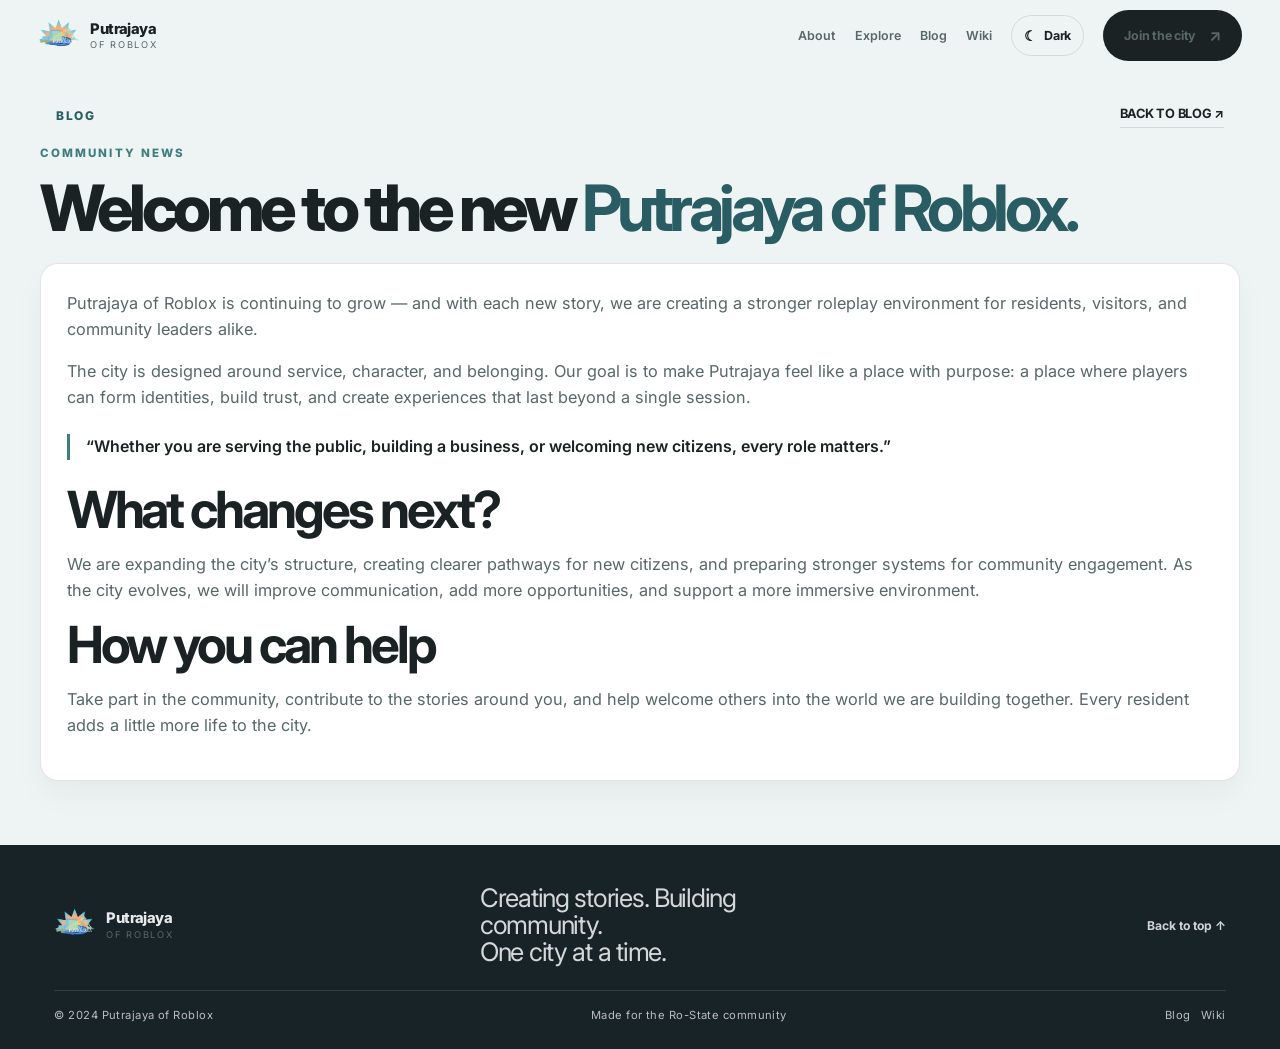
==== blog-post.html @ 929ac5bf "Add blog post for Putrajaya of Roblox This HTML file serves as a blog post for the Putrajaya of Robl" ====
<!doctype html>
<html lang="en">
<head>
  <meta charset="UTF-8" />
  <meta name="viewport" content="width=device-width, initial-scale=1.0" />
  <meta name="description" content="Putrajaya of Roblox blog post: welcome to the city and community updates." />
  <title>Welcome to Putrajaya | Blog</title>
  <link rel="preconnect" href="https://fonts.googleapis.com" />
  <link rel="preconnect" href="https://fonts.gstatic.com" crossorigin />
  <link href="https://fonts.googleapis.com/css2?family=Inter:wght@400;500;600;700;800&display=swap" rel="stylesheet" />
  <link rel="stylesheet" href="styles.css" />
</head>
<body>
  <header class="site-header" id="top">
    <a class="brand" href="index.html" aria-label="Putrajaya of Roblox home">
      <img src="assets/putrajaya-logo.png" alt="Putrajaya logo" />
      <span><strong>Putrajaya</strong><small>of Roblox</small></span>
    </a>
    <button class="menu-toggle" aria-label="Open menu" aria-expanded="false">☰</button>
    <nav class="nav-links" aria-label="Main navigation">
      <a href="index.html#about">About</a>
      <a href="index.html#experiences">Explore</a>
      <a href="blog.html">Blog</a>
      <a href="wiki.html">Wiki</a>
      <button class="theme-toggle" type="button" aria-label="Switch to dark mode" title="Toggle light/dark mode">
        <span class="theme-icon">☾</span>
        <span class="theme-label">Dark</span>
      </button>
      <a class="nav-cta" href="index.html#join">Join the city <span>↗</span></a>
    </nav>
  </header>

  <main class="article-shell">
    <div class="article-top">
      <span>Blog</span>
      <a href="blog.html" class="text-link">Back to blog <span>↗</span></a>
    </div>

    <header class="article-header">
      <p class="eyebrow">Community news</p>
      <h1>Welcome to the new <strong>Putrajaya of Roblox.</strong></h1>
    </header>

    <div class="article-copy">
      <p>
        Putrajaya of Roblox is continuing to grow — and with each new story, we are creating a stronger roleplay environment for residents, visitors, and community leaders alike.
      </p>

      <p>
        The city is designed around service, character, and belonging. Our goal is to make Putrajaya feel like a place with purpose: a place where players can form identities, build trust, and create experiences that last beyond a single session.
      </p>

      <div class="article-quote">
        “Whether you are serving the public, building a business, or welcoming new citizens, every role matters.”
      </div>

      <h2>What changes next?</h2>
      <p>We are expanding the city’s structure, creating clearer pathways for new citizens, and preparing stronger systems for community engagement. As the city evolves, we will improve communication, add more opportunities, and support a more immersive environment.</p>

      <h2>How you can help</h2>
      <p>Take part in the community, contribute to the stories around you, and help welcome others into the world we are building together. Every resident adds a little more life to the city.</p>
    </div>
  </main>

  <footer class="site-footer">
    <div class="footer-top">
      <a class="brand brand-light" href="index.html">
        <img src="assets/putrajaya-logo.png" alt="Putrajaya logo" />
        <span><strong>Putrajaya</strong><small>of Roblox</small></span>
      </a>
      <p>Creating stories. Building community.<br />One city at a time.</p>
      <a class="back-top" href="#top">Back to top ↑</a>
    </div>
    <div class="footer-bottom">
      <span>© 2024 Putrajaya of Roblox</span>
      <span>Made for the Ro-State community</span>
      <span><a href="blog.html">Blog</a> &nbsp; <a href="wiki.html">Wiki</a></span>
    </div>
  </footer>

  <script src="script.js"></script>
</body>
</html>
---- styles.css ----
body {
  --bg: #eef4f3;
  --bg-strong: #e3efe8;
  --panel: #f6f9f8;
  --surface: #ffffff;
  --surface-2: #eaf3f1;
  --ink: #1a2224;
  --muted: #586768;
  --line: rgba(24, 38, 41, 0.12);
  --green: #3f7e7e;
  --green-strong: #2a5c63;
  --blue: #2f7bb4;
  --teal: #5fc5c2;
  --gold: #dca66c;
  --shadow: 0 18px 40px rgba(10, 35, 37, 0.08);
  --radius: 18px;
  --max-width: 1200px;
  background: var(--bg);
  color: var(--ink);
  font-family: "Inter", Arial, sans-serif;
  line-height: 1.6;
  margin: 0;
  transition: background-color 0.25s ease, color 0.25s ease;
}

body.dark {
  --bg: #0f1719;
  --bg-strong: #101d20;
  --panel: #122124;
  --surface: #162a2d;
  --surface-2: #112327;
  --ink: #edf7f7;
  --muted: #a4b7b5;
  --line: rgba(255, 255, 255, 0.08);
  --green: #82d9d1;
  --green-strong: #b7f0ea;
  --blue: #82c4f0;
  --teal: #73d7d1;
  --gold: #ebc28b;
  --shadow: 0 18px 40px rgba(0, 0, 0, 0.28);
}

* { box-sizing: border-box; }
html { scroll-behavior: smooth; }
a { color: inherit; text-decoration: none; }
img { max-width: 100%; display: block; }
button { font: inherit; }

.site-header,
.section-pad,
.site-footer {
  padding-left: clamp(1.25rem, 3vw, 3rem);
  padding-right: clamp(1.25rem, 3vw, 3rem);
}

.site-header {
  position: sticky;
  top: 0;
  z-index: 20;
  display: flex;
  align-items: center;
  justify-content: space-between;
  min-height: 72px;
  background: rgba(238, 244, 243, 0.82);
  backdrop-filter: blur(16px);
  border-bottom: 1px solid transparent;
  transition: border-color 0.2s ease, background 0.2s ease;
}

body.dark .site-header {
  background: rgba(15, 23, 25, 0.8);
}

.brand {
  display: inline-flex;
  align-items: center;
  gap: 10px;
  min-width: 0;
}

.brand img {
  width: 42px;
  height: 42px;
  border-radius: 12px;
  object-fit: cover;
}

.brand strong,
.brand small {
  display: block;
  line-height: 1;
}

.brand strong {
  font-size: 0.92rem;
  letter-spacing: -0.04em;
  font-weight: 800;
}

.brand small {
  margin-top: 4px;
  font-size: 0.58rem;
  letter-spacing: 0.18em;
  text-transform: uppercase;
  color: var(--muted);
}

.nav-links {
  display: flex;
  align-items: center;
  gap: 1.2rem;
  font-size: 0.78rem;
  font-weight: 600;
}

.nav-links a {
  color: var(--muted);
}

.nav-links a:hover,
.text-link:hover,
.back-top:hover,
.nav-links .theme-toggle:hover {
  color: var(--green-strong);
}

.nav-cta,
.button {
  display: inline-flex;
  align-items: center;
  justify-content: center;
  padding: 12px 20px;
  border-radius: 999px;
  font-weight: 700;
  letter-spacing: -0.02em;
  border: 1px solid transparent;
  transition: transform 0.2s ease, background 0.2s ease, border-color 0.2s ease;
}

.nav-cta,
.button-primary {
  background: var(--ink);
  color: var(--bg);
}

.nav-cta:hover,
.button:hover {
  transform: translateY(-1px);
}

.nav-cta span,
.button span {
  margin-left: 0.8rem;
  font-size: 1rem;
}

.theme-toggle {
  display: inline-flex;
  align-items: center;
  gap: 7px;
  border: 1px solid var(--line);
  background: transparent;
  color: var(--ink);
  border-radius: 999px;
  padding: 8px 12px;
  cursor: pointer;
}

.theme-icon {
  font-size: 0.9rem;
}

.theme-label {
  font-weight: 700;
  letter-spacing: -0.02em;
}

.menu-toggle {
  display: none;
  background: transparent;
  color: var(--ink);
  border: 1px solid var(--line);
  border-radius: 12px;
  width: 42px;
  height: 42px;
  font-size: 1.2rem;
}

.section-pad {
  width: min(var(--max-width), calc(100% - 2rem));
  margin: 0 auto;
}

.hero {
  display: grid;
  grid-template-columns: 1.05fr 0.95fr;
  align-items: center;
  min-height: calc(100vh - 72px);
  gap: clamp(2rem, 4vw, 5rem);
  position: relative;
}

.eyebrow {
  color: var(--green);
  font-size: 0.72rem;
  letter-spacing: 0.18em;
  text-transform: uppercase;
  font-weight: 800;
  margin: 0 0 1rem;
}

.hero h1,
.hero h2,
.intro h2,
.section-heading h2,
.wiki-intro h2,
.join h2,
.page-header h1,
.article-header h1 {
  margin: 0;
  font-weight: 800;
  letter-spacing: -0.07em;
  line-height: 0.95;
}

.hero h1 {
  font-size: clamp(3.2rem, 7vw, 7rem);
}

.hero h1 strong,
.hero h2 strong,
.intro h2 strong,
.section-heading h2 strong,
.wiki-intro h2 strong,
.join h2 strong,
.article-header h1 strong {
  color: var(--green-strong);
}

.hero-lede {
  max-width: 520px;
  font-size: 1.05rem;
  color: var(--muted);
  margin: 1.5rem 0 2rem;
}

.hero-actions {
  display: flex;
  align-items: center;
  gap: 1.25rem;
  flex-wrap: wrap;
}

.button-primary {
  background: var(--ink);
  color: var(--bg);
}

.button-light {
  background: var(--surface);
  border: 1px solid var(--line);
  color: var(--ink);
}

.text-link {
  border-bottom: 1px solid var(--line);
  padding-bottom: 0.15rem;
  font-weight: 700;
  font-size: 0.8rem;
  letter-spacing: -0.02em;
  color: var(--ink);
}

.hero-visual {
  position: relative;
  height: clamp(350px, 42vw, 560px);
  display: grid;
  place-items: center;
  background: linear-gradient(140deg, rgba(93, 194, 203, 0.9), rgba(38, 118, 170, 0.95));
  border-radius: 32% 32% 16% 16% / 24% 24% 8% 8%;
  box-shadow: var(--shadow);
  overflow: hidden;
}

.hero-visual img {
  width: 72%;
  opacity: 0.95;
  filter: drop-shadow(0 20px 30px rgba(0, 0, 0, 0.15));
}

.visual-caption {
  position: absolute;
  left: 2rem;
  bottom: 1.5rem;
  color: rgba(255, 255, 255, 0.95);
  letter-spacing: 0.2em;
  font-weight: 700;
  font-size: 0.68rem;
}

.visual-caption small {
  letter-spacing: 0.12em;
  opacity: 0.8;
}

.scroll-note {
  position: absolute;
  left: 1.25rem;
  bottom: 1.75rem;
  display: inline-flex;
  align-items: center;
  gap: 0.85rem;
  font-size: 0.7rem;
  text-transform: uppercase;
  letter-spacing: 0.18em;
  color: var(--muted);
}

.intro,
.section-heading,
.footer-top,
.footer-bottom,
.page-header,
.article-top,
.article-body,
.wiki-layout,
.blog-layout {
  width: min(var(--max-width), calc(100% - 2rem));
  margin: 0 auto;
}

.intro {
  display: grid;
  grid-template-columns: 0.95fr 1.05fr;
  align-items: end;
  gap: clamp(2rem, 4vw, 5rem);
}

.intro h2 {
  font-size: clamp(2.4rem, 5vw, 4.5rem);
}

.intro-text {
  max-width: 540px;
  padding-bottom: 0.25rem;
}

.intro-text p,
.heading-note,
.article-copy p,
.article-body p,
.article-list li,
.page-intro,
.meta-link,
.post-card p,
.wiki-intro p,
.join p,
.footer-top p {
  color: var(--muted);
}

.values {
  display: grid;
  grid-template-columns: repeat(3, minmax(0, 1fr));
  gap: 2rem;
}

.values article {
  border-top: 1px solid var(--line);
  padding-top: 1.2rem;
}

.number {
  color: var(--green);
  font-size: 0.72rem;
  letter-spacing: 0.18em;
  font-weight: 800;
}

.values h3 {
  font-size: clamp(1.7rem, 3vw, 2.4rem);
  line-height: 1.06;
  letter-spacing: -0.06em;
  margin: 1.25rem 0 0.8rem;
}

.values p {
  margin: 0;
  color: var(--muted);
  max-width: 280px;
}

.experiences {
  background: var(--bg-strong);
}

.section-heading {
  display: flex;
  justify-content: space-between;
  align-items: end;
  gap: 1.5rem;
  margin-bottom: 2rem;
}

.section-heading h2,
.wiki-intro h2,
.join h2,
.page-header h1,
.article-header h1 {
  font-size: clamp(2.55rem, 5vw, 4.5rem);
}

.heading-note {
  max-width: 320px;
  margin: 0;
}

.experience-grid {
  display: grid;
  grid-template-columns: 1.4fr 1fr 1fr;
  gap: 1.1rem;
}

.experience-card {
  min-height: 260px;
  display: flex;
  flex-direction: column;
  justify-content: space-between;
  padding: 1.4rem;
  border-radius: var(--radius);
  box-shadow: var(--shadow);
  color: white;
  position: relative;
  overflow: hidden;
}

.experience-card::before {
  content: "";
  position: absolute;
  inset: 0;
  background: linear-gradient(transparent, rgba(0,0,0,0.18));
}

.experience-card > * {
  position: relative;
  z-index: 1;
}

.experience-card span,
.experience-card small {
  opacity: 0.9;
  font-size: 0.7rem;
  letter-spacing: 0.14em;
}

.experience-card strong {
  font-size: clamp(1.7rem, 2vw, 2.5rem);
  letter-spacing: -0.06em;
  line-height: 1;
}

.card-city { background: linear-gradient(135deg, #1f768a 0%, #204f9a 100%); }
.card-service { background: linear-gradient(135deg, #df9c67 0%, #2c7f7c 100%); }
.card-community { background: linear-gradient(135deg, #2e6c88 0%, #173d5c 100%); }

.updates {
  background: var(--surface-2);
}

.post-grid {
  display: grid;
  grid-template-columns: 1.5fr 1fr 1fr;
  gap: 1.4rem;
}

.post-card {
  background: var(--surface);
  border: 1px solid var(--line);
  border-radius: var(--radius);
  padding: 1rem 1rem 1.2rem;
  box-shadow: 0 10px 22px rgba(13, 27, 31, 0.04);
}

.post-feature {
  grid-row: span 2;
}

.post-image {
  height: 200px;
  border-radius: 14px;
  margin-bottom: 1rem;
  background-size: cover;
  background-position: center;
}

.post-feature .post-image { height: 280px; }
.image-one { background: linear-gradient(124deg, #5fa6ad, #e5af74); }
.image-two { background: linear-gradient(124deg, #dbc9a3, #80b5af); }
.image-three { background: linear-gradient(124deg, #6aacb5, #3b6588); }

.post-meta {
  color: var(--green-strong);
  font-size: 0.68rem;
  letter-spacing: 0.14em;
  text-transform: uppercase;
  font-weight: 800;
}

.post-meta span { margin: 0 0.42rem; }

.post-card h3 {
  font-size: clamp(1.5rem, 2.2vw, 2rem);
  line-height: 1.08;
  letter-spacing: -0.06em;
  margin: 0.8rem 0 0.7rem;
}

.post-card p {
  margin: 0 0 1rem;
}

.post-card a,
.wiki-list a,
.metadata a,
.article-list a {
  font-weight: 700;
}

.wiki {
  display: grid;
  grid-template-columns: 1fr 1fr;
  align-items: end;
  gap: 3rem;
  background: var(--ink);
  color: var(--surface);
}

.wiki .eyebrow { color: #88d9d2; }
.wiki-intro p,
.wiki-list a span,
.wiki-list a {
  color: rgba(255,255,255,0.8);
}

.wiki-list {
  display: grid;
  gap: 0.25rem;
  border-top: 1px solid rgba(255,255,255,0.12);
}

.wiki-list a {
  display: grid;
  grid-template-columns: 32px 1fr 18px;
  align-items: center;
  border-bottom: 1px solid rgba(255,255,255,0.12);
  padding: 1.2rem 0;
  font-size: 0.95rem;
}

.wiki-list a:hover {
  color: var(--green);
}

.join {
  display: grid;
  grid-template-columns: 0.9fr 1.1fr;
  align-items: end;
  gap: clamp(2rem,4vw,5rem);
  background: var(--surface-2);
}

.site-footer {
  background: #182327;
  color: rgba(255,255,255,0.9);
  padding-top: 2.5rem;
  padding-bottom: 1.5rem;
}

.footer-top,
.footer-bottom {
  width: min(var(--max-width), calc(100% - 2rem));
  margin: 0 auto;
}

.footer-top {
  display: flex;
  justify-content: space-between;
  align-items: center;
  gap: 1.5rem;
  border-bottom: 1px solid rgba(255,255,255,0.12);
  padding-bottom: 1.5rem;
}

.footer-top p {
  max-width: 360px;
  color: rgba(255,255,255,0.82);
  margin: 0;
  font-size: clamp(1.2rem, 2vw, 2rem);
  line-height: 1.05;
  letter-spacing: -0.05em;
}

.back-top {
  color: rgba(255,255,255,0.8);
  font-weight: 700;
  font-size: 0.76rem;
}

.footer-bottom {
  display: flex;
  justify-content: space-between;
  align-items: center;
  gap: 1rem;
  padding-top: 1rem;
  color: rgba(255,255,255,0.7);
  font-size: 0.7rem;
  letter-spacing: 0.04em;
}

.page-shell,
.article-shell {
  width: min(var(--max-width), calc(100% - 2rem));
  margin: 0 auto;
  padding-top: 3.25rem;
  padding-bottom: 4rem;
}

.page-header,
.article-header {
  padding-bottom: 1.5rem;
}

.page-header h1,
.article-header h1 {
  font-size: clamp(2.7rem, 5vw, 5.2rem);
}

.page-intro {
  max-width: 700px;
  color: var(--muted);
  margin-top: 1.2rem;
  font-size: 1.04rem;
}

.blog-layout,
.wiki-layout {
  display: grid;
  grid-template-columns: minmax(0, 1.2fr) minmax(260px, 0.8fr);
  gap: 2rem;
  align-items: start;
}

.card-stack {
  display: grid;
  gap: 1.2rem;
}

.feature-card,
.side-card,
.article-card,
.article-box {
  background: var(--surface);
  border: 1px solid var(--line);
  border-radius: var(--radius);
  box-shadow: 0 10px 28px rgba(17, 32, 38, 0.04);
}

.feature-card {
  padding: 1.5rem;
}

.feature-card .meta {
  display: flex;
  align-items: center;
  justify-content: space-between;
  gap: 1rem;
  color: var(--green-strong);
  font-size: 0.72rem;
  letter-spacing: 0.14em;
  font-weight: 800;
  text-transform: uppercase;
}

.feature-card h3,
.article-card h3,
.side-card h3 {
  margin: 1rem 0 0.8rem;
  font-size: clamp(1.8rem, 2.8vw, 2.8rem);
  line-height: 1.04;
  letter-spacing: -0.06em;
}

.feature-card p,
.side-card p,
.article-card p,
.article-list li,
.article-copy p {
  color: var(--muted);
  margin: 0 0 1rem;
}

.feature-card .thumb {
  height: 220px;
  border-radius: 16px;
  margin: 1.2rem 0 1.3rem;
  background: linear-gradient(135deg, #5fa6ad, #e5af74);
}

.side-card,
.article-box {
  padding: 1.25rem;
}

.side-card + .side-card,
.article-box + .article-box {
  margin-top: 1rem;
}

.side-card h3,
.article-box h3 {
  font-size: 1.2rem;
  letter-spacing: -0.04em;
}

.article-list {
  list-style: none;
  margin: 0;
  padding: 0;
  display: grid;
  gap: 0.7rem;
}

.article-list li {
  border-top: 1px solid var(--line);
  padding-top: 0.7rem;
}

.article-card {
  padding: 1.35rem;
}

.article-card h3 {
  margin-top: 0.5rem;
}

.article-shell {
  padding-top: 2rem;
}

.article-top {
  display: flex;
  align-items: center;
  justify-content: space-between;
  gap: 1rem;
  margin-bottom: 1rem;
  color: var(--green-strong);
  font-size: 0.75rem;
  letter-spacing: 0.14em;
  text-transform: uppercase;
  font-weight: 800;
}

.article-copy {
  background: var(--surface);
  border: 1px solid var(--line);
  border-radius: var(--radius);
  padding: clamp(1rem, 2vw, 2rem);
  box-shadow: 0 15px 30px rgba(17, 32, 38, 0.04);
}

.article-copy h2 {
  margin: 0 0 1rem;
  font-size: clamp(2rem, 4vw, 3.3rem);
  letter-spacing: -0.06em;
  line-height: 1;
}

.article-copy p {
  font-size: 1.02rem;
}

.article-quote {
  border-left: 3px solid var(--green);
  padding-left: 1rem;
  color: var(--ink);
  font-weight: 600;
  margin: 1.5rem 0;
}

@media (max-width: 900px) {
  .hero,
  .intro,
  .join,
  .wiki,
  .blog-layout,
  .wiki-layout {
    grid-template-columns: 1fr;
  }

  .experience-grid,
  .post-grid {
    grid-template-columns: 1fr;
  }

  .section-heading,
  .footer-top,
  .footer-bottom,
  .article-top {
    display: block;
  }

  .footer-bottom span {
    display: block;
    margin-bottom: 0.5rem;
  }
}

@media (max-width: 760px) {
  .nav-links {
    position: absolute;
    top: 72px;
    left: 1rem;
    right: 1rem;
    display: none;
    flex-direction: column;
    align-items: stretch;
    background: var(--surface);
    border: 1px solid var(--line);
    border-radius: 18px;
    padding: 1rem;
    box-shadow: var(--shadow);
  }

  .nav-links.open {
    display: flex;
  }

  .menu-toggle {
    display: inline-flex;
    align-items: center;
    justify-content: center;
  }

  .theme-toggle {
    justify-content: center;
  }

  .hero {
    min-height: auto;
    padding-top: 2rem;
  }

  .scroll-note {
    display: none;
  }

  .values {
    grid-template-columns: 1fr;
  }
}
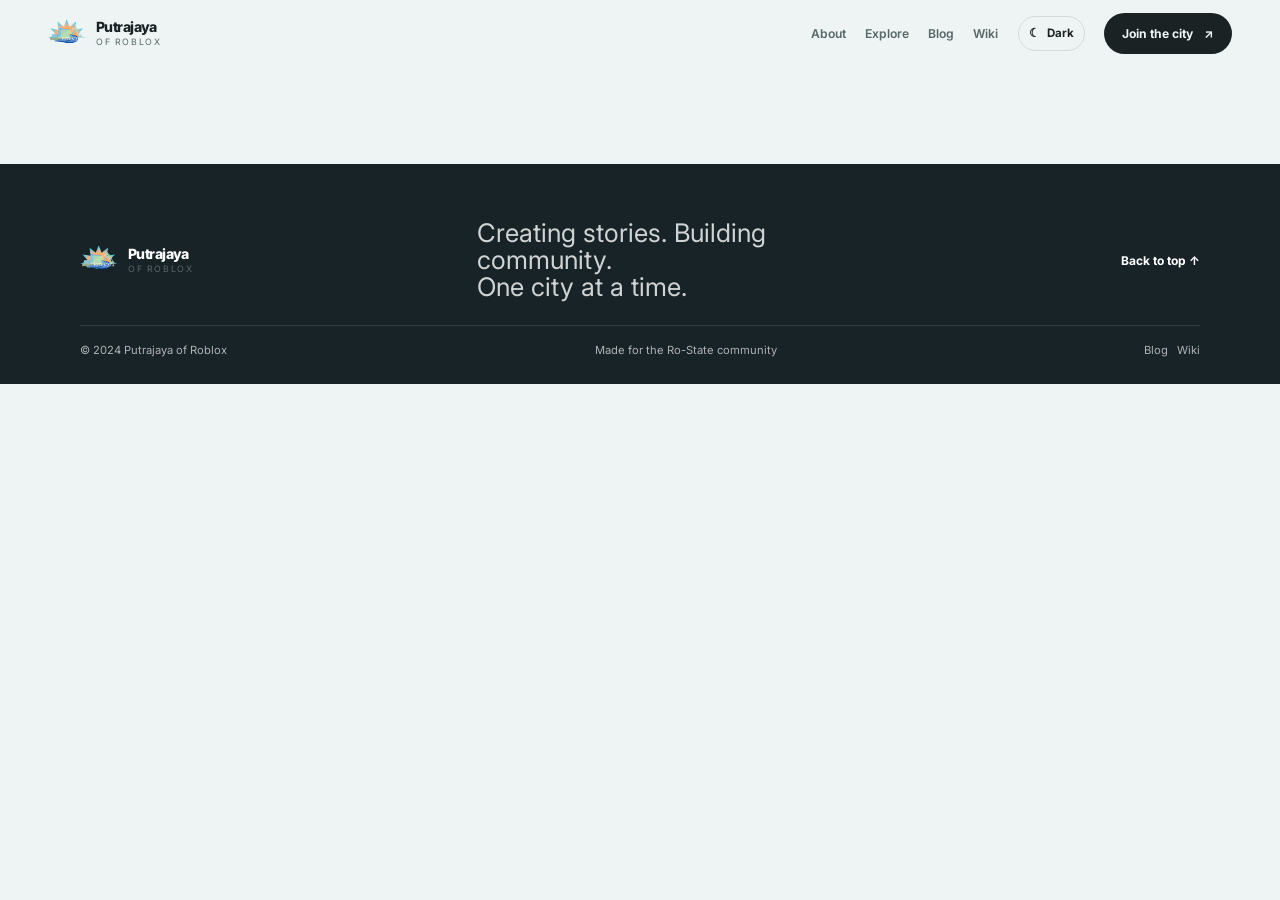
==== commit 28cdc30d: "Implement working blog/wiki content rendering, sorting, search, category filtering, author display, " ====
--- a/blog-post.html
+++ b/blog-post.html
@@ -3,14 +3,14 @@
 <head>
   <meta charset="UTF-8" />
   <meta name="viewport" content="width=device-width, initial-scale=1.0" />
-  <meta name="description" content="Putrajaya of Roblox blog post: welcome to the city and community updates." />
-  <title>Welcome to Putrajaya | Blog</title>
+  <meta name="description" content="Putrajaya of Roblox blog post." />
+  <title>Blog Post | Putrajaya of Roblox</title>
   <link rel="preconnect" href="https://fonts.googleapis.com" />
   <link rel="preconnect" href="https://fonts.gstatic.com" crossorigin />
   <link href="https://fonts.googleapis.com/css2?family=Inter:wght@400;500;600;700;800&display=swap" rel="stylesheet" />
   <link rel="stylesheet" href="styles.css" />
 </head>
-<body>
+<body data-article-page="blog">
   <header class="site-header" id="top">
     <a class="brand" href="index.html" aria-label="Putrajaya of Roblox home">
       <img src="assets/putrajaya-logo.png" alt="Putrajaya logo" />
@@ -30,37 +30,7 @@
     </nav>
   </header>
 
-  <main class="article-shell">
-    <div class="article-top">
-      <span>Blog</span>
-      <a href="blog.html" class="text-link">Back to blog <span>↗</span></a>
-    </div>
-
-    <header class="article-header">
-      <p class="eyebrow">Community news</p>
-      <h1>Welcome to the new <strong>Putrajaya of Roblox.</strong></h1>
-    </header>
-
-    <div class="article-copy">
-      <p>
-        Putrajaya of Roblox is continuing to grow — and with each new story, we are creating a stronger roleplay environment for residents, visitors, and community leaders alike.
-      </p>
-
-      <p>
-        The city is designed around service, character, and belonging. Our goal is to make Putrajaya feel like a place with purpose: a place where players can form identities, build trust, and create experiences that last beyond a single session.
-      </p>
-
-      <div class="article-quote">
-        “Whether you are serving the public, building a business, or welcoming new citizens, every role matters.”
-      </div>
-
-      <h2>What changes next?</h2>
-      <p>We are expanding the city’s structure, creating clearer pathways for new citizens, and preparing stronger systems for community engagement. As the city evolves, we will improve communication, add more opportunities, and support a more immersive environment.</p>
-
-      <h2>How you can help</h2>
-      <p>Take part in the community, contribute to the stories around you, and help welcome others into the world we are building together. Every resident adds a little more life to the city.</p>
-    </div>
-  </main>
+  <main class="article-shell" id="article-root"></main>
 
   <footer class="site-footer">
     <div class="footer-top">
--- a/styles.css
+++ b/styles.css
@@ -1,860 +1 @@
-body {
-  --bg: #eef4f3;
-  --bg-strong: #e3efe8;
-  --panel: #f6f9f8;
-  --surface: #ffffff;
-  --surface-2: #eaf3f1;
-  --ink: #1a2224;
-  --muted: #586768;
-  --line: rgba(24, 38, 41, 0.12);
-  --green: #3f7e7e;
-  --green-strong: #2a5c63;
-  --blue: #2f7bb4;
-  --teal: #5fc5c2;
-  --gold: #dca66c;
-  --shadow: 0 18px 40px rgba(10, 35, 37, 0.08);
-  --radius: 18px;
-  --max-width: 1200px;
-  background: var(--bg);
-  color: var(--ink);
-  font-family: "Inter", Arial, sans-serif;
-  line-height: 1.6;
-  margin: 0;
-  transition: background-color 0.25s ease, color 0.25s ease;
-}
-
-body.dark {
-  --bg: #0f1719;
-  --bg-strong: #101d20;
-  --panel: #122124;
-  --surface: #162a2d;
-  --surface-2: #112327;
-  --ink: #edf7f7;
-  --muted: #a4b7b5;
-  --line: rgba(255, 255, 255, 0.08);
-  --green: #82d9d1;
-  --green-strong: #b7f0ea;
-  --blue: #82c4f0;
-  --teal: #73d7d1;
-  --gold: #ebc28b;
-  --shadow: 0 18px 40px rgba(0, 0, 0, 0.28);
-}
-
-* { box-sizing: border-box; }
-html { scroll-behavior: smooth; }
-a { color: inherit; text-decoration: none; }
-img { max-width: 100%; display: block; }
-button { font: inherit; }
-
-.site-header,
-.section-pad,
-.site-footer {
-  padding-left: clamp(1.25rem, 3vw, 3rem);
-  padding-right: clamp(1.25rem, 3vw, 3rem);
-}
-
-.site-header {
-  position: sticky;
-  top: 0;
-  z-index: 20;
-  display: flex;
-  align-items: center;
-  justify-content: space-between;
-  min-height: 72px;
-  background: rgba(238, 244, 243, 0.82);
-  backdrop-filter: blur(16px);
-  border-bottom: 1px solid transparent;
-  transition: border-color 0.2s ease, background 0.2s ease;
-}
-
-body.dark .site-header {
-  background: rgba(15, 23, 25, 0.8);
-}
-
-.brand {
-  display: inline-flex;
-  align-items: center;
-  gap: 10px;
-  min-width: 0;
-}
-
-.brand img {
-  width: 42px;
-  height: 42px;
-  border-radius: 12px;
-  object-fit: cover;
-}
-
-.brand strong,
-.brand small {
-  display: block;
-  line-height: 1;
-}
-
-.brand strong {
-  font-size: 0.92rem;
-  letter-spacing: -0.04em;
-  font-weight: 800;
-}
-
-.brand small {
-  margin-top: 4px;
-  font-size: 0.58rem;
-  letter-spacing: 0.18em;
-  text-transform: uppercase;
-  color: var(--muted);
-}
-
-.nav-links {
-  display: flex;
-  align-items: center;
-  gap: 1.2rem;
-  font-size: 0.78rem;
-  font-weight: 600;
-}
-
-.nav-links a {
-  color: var(--muted);
-}
-
-.nav-links a:hover,
-.text-link:hover,
-.back-top:hover,
-.nav-links .theme-toggle:hover {
-  color: var(--green-strong);
-}
-
-.nav-cta,
-.button {
-  display: inline-flex;
-  align-items: center;
-  justify-content: center;
-  padding: 12px 20px;
-  border-radius: 999px;
-  font-weight: 700;
-  letter-spacing: -0.02em;
-  border: 1px solid transparent;
-  transition: transform 0.2s ease, background 0.2s ease, border-color 0.2s ease;
-}
-
-.nav-cta,
-.button-primary {
-  background: var(--ink);
-  color: var(--bg);
-}
-
-.nav-cta:hover,
-.button:hover {
-  transform: translateY(-1px);
-}
-
-.nav-cta span,
-.button span {
-  margin-left: 0.8rem;
-  font-size: 1rem;
-}
-
-.theme-toggle {
-  display: inline-flex;
-  align-items: center;
-  gap: 7px;
-  border: 1px solid var(--line);
-  background: transparent;
-  color: var(--ink);
-  border-radius: 999px;
-  padding: 8px 12px;
-  cursor: pointer;
-}
-
-.theme-icon {
-  font-size: 0.9rem;
-}
-
-.theme-label {
-  font-weight: 700;
-  letter-spacing: -0.02em;
-}
-
-.menu-toggle {
-  display: none;
-  background: transparent;
-  color: var(--ink);
-  border: 1px solid var(--line);
-  border-radius: 12px;
-  width: 42px;
-  height: 42px;
-  font-size: 1.2rem;
-}
-
-.section-pad {
-  width: min(var(--max-width), calc(100% - 2rem));
-  margin: 0 auto;
-}
-
-.hero {
-  display: grid;
-  grid-template-columns: 1.05fr 0.95fr;
-  align-items: center;
-  min-height: calc(100vh - 72px);
-  gap: clamp(2rem, 4vw, 5rem);
-  position: relative;
-}
-
-.eyebrow {
-  color: var(--green);
-  font-size: 0.72rem;
-  letter-spacing: 0.18em;
-  text-transform: uppercase;
-  font-weight: 800;
-  margin: 0 0 1rem;
-}
-
-.hero h1,
-.hero h2,
-.intro h2,
-.section-heading h2,
-.wiki-intro h2,
-.join h2,
-.page-header h1,
-.article-header h1 {
-  margin: 0;
-  font-weight: 800;
-  letter-spacing: -0.07em;
-  line-height: 0.95;
-}
-
-.hero h1 {
-  font-size: clamp(3.2rem, 7vw, 7rem);
-}
-
-.hero h1 strong,
-.hero h2 strong,
-.intro h2 strong,
-.section-heading h2 strong,
-.wiki-intro h2 strong,
-.join h2 strong,
-.article-header h1 strong {
-  color: var(--green-strong);
-}
-
-.hero-lede {
-  max-width: 520px;
-  font-size: 1.05rem;
-  color: var(--muted);
-  margin: 1.5rem 0 2rem;
-}
-
-.hero-actions {
-  display: flex;
-  align-items: center;
-  gap: 1.25rem;
-  flex-wrap: wrap;
-}
-
-.button-primary {
-  background: var(--ink);
-  color: var(--bg);
-}
-
-.button-light {
-  background: var(--surface);
-  border: 1px solid var(--line);
-  color: var(--ink);
-}
-
-.text-link {
-  border-bottom: 1px solid var(--line);
-  padding-bottom: 0.15rem;
-  font-weight: 700;
-  font-size: 0.8rem;
-  letter-spacing: -0.02em;
-  color: var(--ink);
-}
-
-.hero-visual {
-  position: relative;
-  height: clamp(350px, 42vw, 560px);
-  display: grid;
-  place-items: center;
-  background: linear-gradient(140deg, rgba(93, 194, 203, 0.9), rgba(38, 118, 170, 0.95));
-  border-radius: 32% 32% 16% 16% / 24% 24% 8% 8%;
-  box-shadow: var(--shadow);
-  overflow: hidden;
-}
-
-.hero-visual img {
-  width: 72%;
-  opacity: 0.95;
-  filter: drop-shadow(0 20px 30px rgba(0, 0, 0, 0.15));
-}
-
-.visual-caption {
-  position: absolute;
-  left: 2rem;
-  bottom: 1.5rem;
-  color: rgba(255, 255, 255, 0.95);
-  letter-spacing: 0.2em;
-  font-weight: 700;
-  font-size: 0.68rem;
-}
-
-.visual-caption small {
-  letter-spacing: 0.12em;
-  opacity: 0.8;
-}
-
-.scroll-note {
-  position: absolute;
-  left: 1.25rem;
-  bottom: 1.75rem;
-  display: inline-flex;
-  align-items: center;
-  gap: 0.85rem;
-  font-size: 0.7rem;
-  text-transform: uppercase;
-  letter-spacing: 0.18em;
-  color: var(--muted);
-}
-
-.intro,
-.section-heading,
-.footer-top,
-.footer-bottom,
-.page-header,
-.article-top,
-.article-body,
-.wiki-layout,
-.blog-layout {
-  width: min(var(--max-width), calc(100% - 2rem));
-  margin: 0 auto;
-}
-
-.intro {
-  display: grid;
-  grid-template-columns: 0.95fr 1.05fr;
-  align-items: end;
-  gap: clamp(2rem, 4vw, 5rem);
-}
-
-.intro h2 {
-  font-size: clamp(2.4rem, 5vw, 4.5rem);
-}
-
-.intro-text {
-  max-width: 540px;
-  padding-bottom: 0.25rem;
-}
-
-.intro-text p,
-.heading-note,
-.article-copy p,
-.article-body p,
-.article-list li,
-.page-intro,
-.meta-link,
-.post-card p,
-.wiki-intro p,
-.join p,
-.footer-top p {
-  color: var(--muted);
-}
-
-.values {
-  display: grid;
-  grid-template-columns: repeat(3, minmax(0, 1fr));
-  gap: 2rem;
-}
-
-.values article {
-  border-top: 1px solid var(--line);
-  padding-top: 1.2rem;
-}
-
-.number {
-  color: var(--green);
-  font-size: 0.72rem;
-  letter-spacing: 0.18em;
-  font-weight: 800;
-}
-
-.values h3 {
-  font-size: clamp(1.7rem, 3vw, 2.4rem);
-  line-height: 1.06;
-  letter-spacing: -0.06em;
-  margin: 1.25rem 0 0.8rem;
-}
-
-.values p {
-  margin: 0;
-  color: var(--muted);
-  max-width: 280px;
-}
-
-.experiences {
-  background: var(--bg-strong);
-}
-
-.section-heading {
-  display: flex;
-  justify-content: space-between;
-  align-items: end;
-  gap: 1.5rem;
-  margin-bottom: 2rem;
-}
-
-.section-heading h2,
-.wiki-intro h2,
-.join h2,
-.page-header h1,
-.article-header h1 {
-  font-size: clamp(2.55rem, 5vw, 4.5rem);
-}
-
-.heading-note {
-  max-width: 320px;
-  margin: 0;
-}
-
-.experience-grid {
-  display: grid;
-  grid-template-columns: 1.4fr 1fr 1fr;
-  gap: 1.1rem;
-}
-
-.experience-card {
-  min-height: 260px;
-  display: flex;
-  flex-direction: column;
-  justify-content: space-between;
-  padding: 1.4rem;
-  border-radius: var(--radius);
-  box-shadow: var(--shadow);
-  color: white;
-  position: relative;
-  overflow: hidden;
-}
-
-.experience-card::before {
-  content: "";
-  position: absolute;
-  inset: 0;
-  background: linear-gradient(transparent, rgba(0,0,0,0.18));
-}
-
-.experience-card > * {
-  position: relative;
-  z-index: 1;
-}
-
-.experience-card span,
-.experience-card small {
-  opacity: 0.9;
-  font-size: 0.7rem;
-  letter-spacing: 0.14em;
-}
-
-.experience-card strong {
-  font-size: clamp(1.7rem, 2vw, 2.5rem);
-  letter-spacing: -0.06em;
-  line-height: 1;
-}
-
-.card-city { background: linear-gradient(135deg, #1f768a 0%, #204f9a 100%); }
-.card-service { background: linear-gradient(135deg, #df9c67 0%, #2c7f7c 100%); }
-.card-community { background: linear-gradient(135deg, #2e6c88 0%, #173d5c 100%); }
-
-.updates {
-  background: var(--surface-2);
-}
-
-.post-grid {
-  display: grid;
-  grid-template-columns: 1.5fr 1fr 1fr;
-  gap: 1.4rem;
-}
-
-.post-card {
-  background: var(--surface);
-  border: 1px solid var(--line);
-  border-radius: var(--radius);
-  padding: 1rem 1rem 1.2rem;
-  box-shadow: 0 10px 22px rgba(13, 27, 31, 0.04);
-}
-
-.post-feature {
-  grid-row: span 2;
-}
-
-.post-image {
-  height: 200px;
-  border-radius: 14px;
-  margin-bottom: 1rem;
-  background-size: cover;
-  background-position: center;
-}
-
-.post-feature .post-image { height: 280px; }
-.image-one { background: linear-gradient(124deg, #5fa6ad, #e5af74); }
-.image-two { background: linear-gradient(124deg, #dbc9a3, #80b5af); }
-.image-three { background: linear-gradient(124deg, #6aacb5, #3b6588); }
-
-.post-meta {
-  color: var(--green-strong);
-  font-size: 0.68rem;
-  letter-spacing: 0.14em;
-  text-transform: uppercase;
-  font-weight: 800;
-}
-
-.post-meta span { margin: 0 0.42rem; }
-
-.post-card h3 {
-  font-size: clamp(1.5rem, 2.2vw, 2rem);
-  line-height: 1.08;
-  letter-spacing: -0.06em;
-  margin: 0.8rem 0 0.7rem;
-}
-
-.post-card p {
-  margin: 0 0 1rem;
-}
-
-.post-card a,
-.wiki-list a,
-.metadata a,
-.article-list a {
-  font-weight: 700;
-}
-
-.wiki {
-  display: grid;
-  grid-template-columns: 1fr 1fr;
-  align-items: end;
-  gap: 3rem;
-  background: var(--ink);
-  color: var(--surface);
-}
-
-.wiki .eyebrow { color: #88d9d2; }
-.wiki-intro p,
-.wiki-list a span,
-.wiki-list a {
-  color: rgba(255,255,255,0.8);
-}
-
-.wiki-list {
-  display: grid;
-  gap: 0.25rem;
-  border-top: 1px solid rgba(255,255,255,0.12);
-}
-
-.wiki-list a {
-  display: grid;
-  grid-template-columns: 32px 1fr 18px;
-  align-items: center;
-  border-bottom: 1px solid rgba(255,255,255,0.12);
-  padding: 1.2rem 0;
-  font-size: 0.95rem;
-}
-
-.wiki-list a:hover {
-  color: var(--green);
-}
-
-.join {
-  display: grid;
-  grid-template-columns: 0.9fr 1.1fr;
-  align-items: end;
-  gap: clamp(2rem,4vw,5rem);
-  background: var(--surface-2);
-}
-
-.site-footer {
-  background: #182327;
-  color: rgba(255,255,255,0.9);
-  padding-top: 2.5rem;
-  padding-bottom: 1.5rem;
-}
-
-.footer-top,
-.footer-bottom {
-  width: min(var(--max-width), calc(100% - 2rem));
-  margin: 0 auto;
-}
-
-.footer-top {
-  display: flex;
-  justify-content: space-between;
-  align-items: center;
-  gap: 1.5rem;
-  border-bottom: 1px solid rgba(255,255,255,0.12);
-  padding-bottom: 1.5rem;
-}
-
-.footer-top p {
-  max-width: 360px;
-  color: rgba(255,255,255,0.82);
-  margin: 0;
-  font-size: clamp(1.2rem, 2vw, 2rem);
-  line-height: 1.05;
-  letter-spacing: -0.05em;
-}
-
-.back-top {
-  color: rgba(255,255,255,0.8);
-  font-weight: 700;
-  font-size: 0.76rem;
-}
-
-.footer-bottom {
-  display: flex;
-  justify-content: space-between;
-  align-items: center;
-  gap: 1rem;
-  padding-top: 1rem;
-  color: rgba(255,255,255,0.7);
-  font-size: 0.7rem;
-  letter-spacing: 0.04em;
-}
-
-.page-shell,
-.article-shell {
-  width: min(var(--max-width), calc(100% - 2rem));
-  margin: 0 auto;
-  padding-top: 3.25rem;
-  padding-bottom: 4rem;
-}
-
-.page-header,
-.article-header {
-  padding-bottom: 1.5rem;
-}
-
-.page-header h1,
-.article-header h1 {
-  font-size: clamp(2.7rem, 5vw, 5.2rem);
-}
-
-.page-intro {
-  max-width: 700px;
-  color: var(--muted);
-  margin-top: 1.2rem;
-  font-size: 1.04rem;
-}
-
-.blog-layout,
-.wiki-layout {
-  display: grid;
-  grid-template-columns: minmax(0, 1.2fr) minmax(260px, 0.8fr);
-  gap: 2rem;
-  align-items: start;
-}
-
-.card-stack {
-  display: grid;
-  gap: 1.2rem;
-}
-
-.feature-card,
-.side-card,
-.article-card,
-.article-box {
-  background: var(--surface);
-  border: 1px solid var(--line);
-  border-radius: var(--radius);
-  box-shadow: 0 10px 28px rgba(17, 32, 38, 0.04);
-}
-
-.feature-card {
-  padding: 1.5rem;
-}
-
-.feature-card .meta {
-  display: flex;
-  align-items: center;
-  justify-content: space-between;
-  gap: 1rem;
-  color: var(--green-strong);
-  font-size: 0.72rem;
-  letter-spacing: 0.14em;
-  font-weight: 800;
-  text-transform: uppercase;
-}
-
-.feature-card h3,
-.article-card h3,
-.side-card h3 {
-  margin: 1rem 0 0.8rem;
-  font-size: clamp(1.8rem, 2.8vw, 2.8rem);
-  line-height: 1.04;
-  letter-spacing: -0.06em;
-}
-
-.feature-card p,
-.side-card p,
-.article-card p,
-.article-list li,
-.article-copy p {
-  color: var(--muted);
-  margin: 0 0 1rem;
-}
-
-.feature-card .thumb {
-  height: 220px;
-  border-radius: 16px;
-  margin: 1.2rem 0 1.3rem;
-  background: linear-gradient(135deg, #5fa6ad, #e5af74);
-}
-
-.side-card,
-.article-box {
-  padding: 1.25rem;
-}
-
-.side-card + .side-card,
-.article-box + .article-box {
-  margin-top: 1rem;
-}
-
-.side-card h3,
-.article-box h3 {
-  font-size: 1.2rem;
-  letter-spacing: -0.04em;
-}
-
-.article-list {
-  list-style: none;
-  margin: 0;
-  padding: 0;
-  display: grid;
-  gap: 0.7rem;
-}
-
-.article-list li {
-  border-top: 1px solid var(--line);
-  padding-top: 0.7rem;
-}
-
-.article-card {
-  padding: 1.35rem;
-}
-
-.article-card h3 {
-  margin-top: 0.5rem;
-}
-
-.article-shell {
-  padding-top: 2rem;
-}
-
-.article-top {
-  display: flex;
-  align-items: center;
-  justify-content: space-between;
-  gap: 1rem;
-  margin-bottom: 1rem;
-  color: var(--green-strong);
-  font-size: 0.75rem;
-  letter-spacing: 0.14em;
-  text-transform: uppercase;
-  font-weight: 800;
-}
-
-.article-copy {
-  background: var(--surface);
-  border: 1px solid var(--line);
-  border-radius: var(--radius);
-  padding: clamp(1rem, 2vw, 2rem);
-  box-shadow: 0 15px 30px rgba(17, 32, 38, 0.04);
-}
-
-.article-copy h2 {
-  margin: 0 0 1rem;
-  font-size: clamp(2rem, 4vw, 3.3rem);
-  letter-spacing: -0.06em;
-  line-height: 1;
-}
-
-.article-copy p {
-  font-size: 1.02rem;
-}
-
-.article-quote {
-  border-left: 3px solid var(--green);
-  padding-left: 1rem;
-  color: var(--ink);
-  font-weight: 600;
-  margin: 1.5rem 0;
-}
-
-@media (max-width: 900px) {
-  .hero,
-  .intro,
-  .join,
-  .wiki,
-  .blog-layout,
-  .wiki-layout {
-    grid-template-columns: 1fr;
-  }
-
-  .experience-grid,
-  .post-grid {
-    grid-template-columns: 1fr;
-  }
-
-  .section-heading,
-  .footer-top,
-  .footer-bottom,
-  .article-top {
-    display: block;
-  }
-
-  .footer-bottom span {
-    display: block;
-    margin-bottom: 0.5rem;
-  }
-}
-
-@media (max-width: 760px) {
-  .nav-links {
-    position: absolute;
-    top: 72px;
-    left: 1rem;
-    right: 1rem;
-    display: none;
-    flex-direction: column;
-    align-items: stretch;
-    background: var(--surface);
-    border: 1px solid var(--line);
-    border-radius: 18px;
-    padding: 1rem;
-    box-shadow: var(--shadow);
-  }
-
-  .nav-links.open {
-    display: flex;
-  }
-
-  .menu-toggle {
-    display: inline-flex;
-    align-items: center;
-    justify-content: center;
-  }
-
-  .theme-toggle {
-    justify-content: center;
-  }
-
-  .hero {
-    min-height: auto;
-    padding-top: 2rem;
-  }
-
-  .scroll-note {
-    display: none;
-  }
-
-  .values {
-    grid-template-columns: 1fr;
-  }
-}
+*{box-sizing:border-box}html{scroll-behavior:smooth}body{--bg:#eef4f3;--bg2:#e3efe8;--surface:#fff;--surface2:#eaf3f1;--ink:#1a2224;--muted:#586768;--line:rgba(24,38,41,.12);--green:#3f7e7e;--green2:#2a5c63;--shadow:0 18px 40px rgba(10,35,37,.08);margin:0;background:var(--bg);color:var(--ink);font:15px/1.6 Inter,Arial,sans-serif;transition:background .25s,color .25s}body.dark{--bg:#0f1719;--bg2:#101d20;--surface:#162a2d;--surface2:#112327;--ink:#edf7f7;--muted:#a4b7b5;--line:rgba(255,255,255,.1);--green:#82d9d1;--green2:#b7f0ea;--shadow:0 18px 40px rgba(0,0,0,.28)}a{color:inherit;text-decoration:none}img{display:block;max-width:100%}button{font:inherit}.site-header{position:sticky;top:0;z-index:20;min-height:68px;display:flex;align-items:center;justify-content:space-between;padding:0 clamp(1rem,4vw,3rem);background:color-mix(in srgb,var(--bg) 90%,transparent);backdrop-filter:blur(14px);border-bottom:1px solid transparent}.brand{display:flex;align-items:center;gap:10px}.brand img{width:38px;height:38px;object-fit:cover;border-radius:9px}.brand strong,.brand small{display:block;line-height:1}.brand strong{font-size:.88rem;font-weight:800;letter-spacing:-.04em}.brand small{margin-top:4px;color:var(--muted);font-size:.55rem;letter-spacing:.18em;text-transform:uppercase}.nav-links{display:flex;align-items:center;gap:1.2rem;font-size:.76rem;font-weight:600}.nav-links>a:not(.nav-cta){color:var(--muted)}.nav-links>a:hover,.text-link:hover{color:var(--green2)}.nav-cta,.button{display:inline-flex;align-items:center;justify-content:center;padding:10px 17px;border-radius:999px;border:1px solid transparent;background:var(--ink);color:var(--bg);font-size:.76rem;font-weight:700;transition:transform .2s,opacity .2s}.nav-cta:hover,.button:hover{transform:translateY(-2px);opacity:.9}.nav-cta span,.button span{margin-left:.7rem}.theme-toggle,.menu-toggle{border:1px solid var(--line);background:transparent;color:var(--ink);cursor:pointer}.theme-toggle{display:inline-flex;gap:7px;align-items:center;border-radius:999px;padding:7px 10px;font-size:.72rem}.theme-label{font-weight:700}.menu-toggle{display:none;width:40px;height:40px;border-radius:10px;font-size:1.2rem}.section-pad{width:min(1120px,calc(100% - 2rem));margin:0 auto;padding-top:clamp(4.5rem,9vw,8rem);padding-bottom:clamp(4.5rem,9vw,8rem)}.hero{position:relative;display:grid;grid-template-columns:1.05fr .95fr;align-items:center;gap:clamp(2rem,5vw,5rem);min-height:calc(100vh - 68px);padding-top:clamp(3rem,8vw,7rem)}.eyebrow{margin:0 0 1rem;color:var(--green);font-size:.64rem;font-weight:800;letter-spacing:.2em;text-transform:uppercase}.hero h1,h2,h3{letter-spacing:-.075em;line-height:.98}.hero h1{margin:0;font-size:clamp(3.7rem,8vw,7.6rem);font-weight:800}.hero h1 strong,h2 strong{color:var(--green2)}.hero-lede{max-width:430px;margin:1.5rem 0 2rem;color:var(--muted);font-size:.98rem}.hero-actions{display:flex;align-items:center;gap:1.3rem;flex-wrap:wrap}.text-link{border-bottom:1px solid var(--line);padding-bottom:2px;font-size:.75rem;font-weight:700}.text-link span{margin-left:.5rem}.hero-visual{position:relative;display:grid;place-items:center;height:clamp(330px,40vw,510px);overflow:hidden;border-radius:24px;background:linear-gradient(145deg,#65c4c4,#2b6fa8);transition:transform .4s,box-shadow .4s}.hero-visual:hover{transform:translateY(-5px);box-shadow:0 24px 55px rgba(25,90,100,.16)}.hero-visual img{width:68%;filter:drop-shadow(0 20px 30px rgba(0,0,0,.15))}.visual-caption{position:absolute;bottom:1.5rem;left:2rem;color:#fff;font-size:.68rem;font-weight:700;letter-spacing:.2em}.visual-caption small{opacity:.8;letter-spacing:.12em}.scroll-note{position:absolute;bottom:1.5rem;left:1rem;color:var(--muted);font-size:.68rem;letter-spacing:.16em;text-transform:uppercase}.scroll-note span{margin-left:.7rem;font-size:1.1rem}.intro{display:grid;grid-template-columns:1fr 1fr;gap:clamp(2rem,5vw,5rem);align-items:end}.intro h2,.section-heading h2,.wiki-intro h2,.join h2{margin:0;font-size:clamp(2.3rem,4.8vw,4.3rem);font-weight:800}.intro-text{max-width:540px;color:var(--muted)}.values{display:grid;grid-template-columns:repeat(3,1fr);gap:1rem}.values article{border-top:1px solid var(--line);padding:1rem 1rem 0 0}.number{color:var(--green);font-size:.7rem;font-weight:800;letter-spacing:.16em}.values h3{margin:1.25rem 0 .8rem;font-size:clamp(1.45rem,2.5vw,2rem)}.values p,.heading-note,.join p{max-width:290px;color:var(--muted)}.experiences{background:var(--bg2)}.section-heading{display:flex;justify-content:space-between;align-items:end;gap:1.5rem;margin-bottom:2rem}.section-heading>.heading-note{margin:0}.experience-grid{display:grid;grid-template-columns:1.4fr 1fr 1fr;gap:.75rem}.experience-card{position:relative;display:flex;min-height:230px;flex-direction:column;justify-content:space-between;overflow:hidden;padding:1.15rem;border-radius:10px;color:#fff;transition:transform .3s,filter .3s}.experience-card:hover{transform:translateY(-5px);filter:saturate(1.1)}.experience-card span,.experience-card small{font-size:.7rem;letter-spacing:.14em;opacity:.9}.experience-card strong{font-size:clamp(1.7rem,2.5vw,2.5rem);letter-spacing:-.06em;line-height:1}.card-city{background:linear-gradient(135deg,#1f768a,#204f9a)}.card-service{background:linear-gradient(135deg,#df9c67,#2c7f7c)}.card-community{background:linear-gradient(135deg,#2e6c88,#173d5c)}.updates{background:var(--surface2)}.post-grid{display:grid;grid-template-columns:1.5fr 1fr 1fr;gap:.75rem}.post-card{padding:.75rem .75rem 1rem;background:var(--surface);border:1px solid var(--line);border-radius:10px;transition:transform .3s,border-color .3s}.post-card:hover{transform:translateY(-4px);border-color:var(--green)}.post-image{height:190px;margin-bottom:1rem;border-radius:8px}.post-feature .post-image{height:270px}.image-one{background:linear-gradient(124deg,#5fa6ad,#e5af74)}.image-two{background:linear-gradient(124deg,#dbc9a3,#80b5af)}.image-three{background:linear-gradient(124deg,#6aacb5,#3b6588)}.post-meta,.feature-card .meta,.article-top{color:var(--green2);font-size:.68rem;font-weight:800;letter-spacing:.14em;text-transform:uppercase}.post-card h3{margin:.8rem 0 .7rem;font-size:clamp(1.3rem,2vw,1.75rem)}.post-card p{margin:0 0 1rem;color:var(--muted)}.post-card a,.wiki-list a{font-weight:700}.wiki{display:grid;grid-template-columns:1fr 1fr;gap:3rem;align-items:end;background:var(--ink);color:var(--surface)}.wiki .eyebrow{color:#88d9d2}.wiki-intro p{color:rgba(255,255,255,.75)}.wiki-list{display:grid;border-top:1px solid rgba(255,255,255,.12)}.wiki-list a{display:grid;grid-template-columns:32px 1fr 18px;padding:1rem 0;border-bottom:1px solid rgba(255,255,255,.12);color:rgba(255,255,255,.82);transition:padding-left .25s,color .25s}.wiki-list a:hover{padding-left:.5rem;color:#82d9d1}.join{display:grid;grid-template-columns:.9fr 1.1fr;gap:clamp(2rem,5vw,5rem);align-items:end;background:var(--surface2)}.join p{max-width:480px}.site-footer{padding:3.5rem clamp(1rem,4vw,3rem) 1.5rem;background:#182327;color:#fff}.footer-top,.footer-bottom{width:min(1120px,calc(100% - 2rem));margin:auto}.footer-top{display:flex;justify-content:space-between;align-items:center;gap:1.5rem;padding-bottom:1.5rem;border-bottom:1px solid rgba(255,255,255,.12)}.footer-top p{max-width:360px;margin:0;color:rgba(255,255,255,.8);font-size:clamp(1.2rem,2vw,2rem);line-height:1.05}.back-top{font-size:.75rem;font-weight:700}.footer-bottom{display:flex;justify-content:space-between;gap:1rem;padding-top:1rem;color:rgba(255,255,255,.65);font-size:.7rem}.page-shell,.article-shell{width:min(1120px,calc(100% - 2rem));margin:auto;padding:3.25rem 0 4rem}.page-header,.article-header{padding-bottom:1.5rem}.page-header h1,.article-header h1{margin:0;font-size:clamp(2.7rem,5vw,5.2rem);line-height:.95}.page-intro{max-width:700px;color:var(--muted);font-size:1.04rem}.blog-layout,.wiki-layout{display:grid;grid-template-columns:1.2fr .8fr;gap:2rem;align-items:start}.card-stack{display:grid;gap:1.2rem}.feature-card,.side-card,.article-card,.article-copy{padding:1.35rem;background:var(--surface);border:1px solid var(--line);border-radius:var(--radius);box-shadow:0 10px 28px rgba(17,32,38,.04)}.feature-card h3,.article-card h3{margin:1rem 0 .8rem;font-size:clamp(1.8rem,2.8vw,2.8rem);line-height:1.04}.feature-card p,.article-card p,.side-card p{color:var(--muted)}.feature-card .thumb{height:220px;margin:1.2rem 0;background:linear-gradient(135deg,#5fa6ad,#e5af74);border-radius:12px}.side-card h3{margin-top:0}.article-list{display:grid;gap:.7rem;margin:0;padding:0;list-style:none}.article-list li{padding-top:.7rem;border-top:1px solid var(--line)}.article-shell{padding-top:2rem}.article-top{display:flex;justify-content:space-between;margin-bottom:1rem}.article-copy{max-width:800px;margin:auto}.article-copy h2{margin:2rem 0 .7rem;font-size:clamp(1.8rem,3vw,2.8rem)}.article-copy p{color:var(--muted);font-size:1.02rem}.article-quote{margin:1.5rem 0;padding-left:1rem;border-left:3px solid var(--green);font-weight:600}@media(max-width:900px){.hero,.intro,.wiki,.join,.blog-layout,.wiki-layout{grid-template-columns:1fr}.experience-grid,.post-grid{grid-template-columns:1fr}.section-heading{display:block}.heading-note{margin-top:1rem}.footer-top,.footer-bottom{display:block}.footer-bottom span{display:block;margin-top:.5rem}}@media(max-width:760px){.nav-links{position:absolute;top:68px;left:1rem;right:1rem;display:none;flex-direction:column;align-items:stretch;gap:1rem;padding:1rem;background:var(--surface);border:1px solid var(--line);border-radius:14px;box-shadow:var(--shadow)}.nav-links.open{display:flex}.menu-toggle{display:inline-flex;align-items:center;justify-content:center}.theme-toggle{justify-content:center}.hero{min-height:auto;padding-top:4rem}.scroll-note{display:none}.values{grid-template-columns:1fr}.footer-top p{margin:1.2rem 0}.hero-visual{margin-top:1rem}}
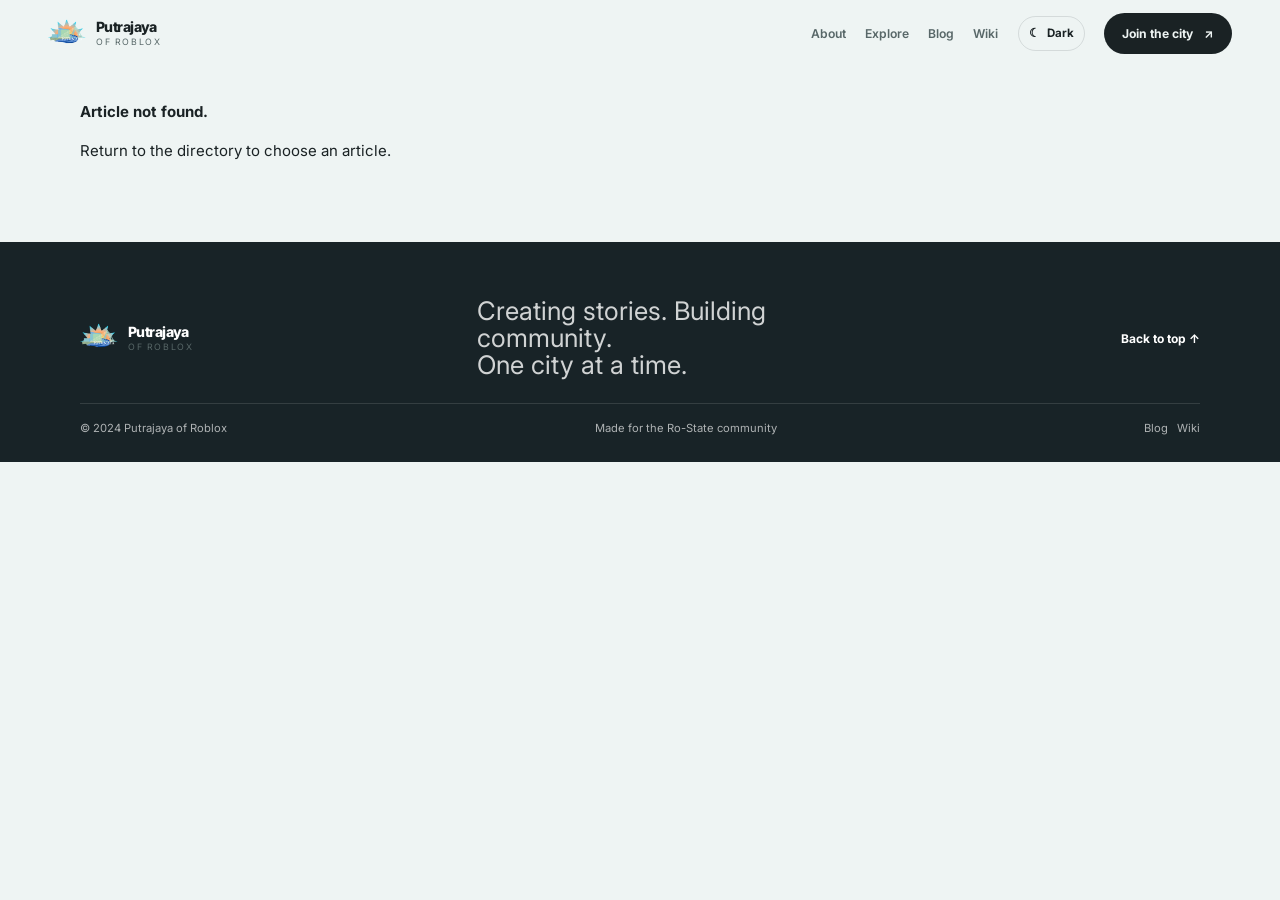
==== commit 913e10d9: "Canonical blog post URLs -> GitHub Pages, slug-aware" ====
--- a/blog-post.html
+++ b/blog-post.html
@@ -9,6 +9,13 @@
   <link rel="preconnect" href="https://fonts.gstatic.com" crossorigin />
   <link href="https://fonts.googleapis.com/css2?family=Inter:wght@400;500;600;700;800&display=swap" rel="stylesheet" />
   <link rel="stylesheet" href="styles.css" />
+  <link id="canonical" rel="canonical" href="https://putrajayarblx.github.io/putrajaya-of-roblox/blog-post.html" />
+  <script>
+    (function () {
+      var slug = new URLSearchParams(location.search).get('slug');
+      if (slug) document.getElementById('canonical').href = 'https://putrajayarblx.github.io/putrajaya-of-roblox/blog-post.html?slug=' + encodeURIComponent(slug);
+    })();
+  </script>
 </head>
 <body data-article-page="blog">
   <header class="site-header" id="top">
